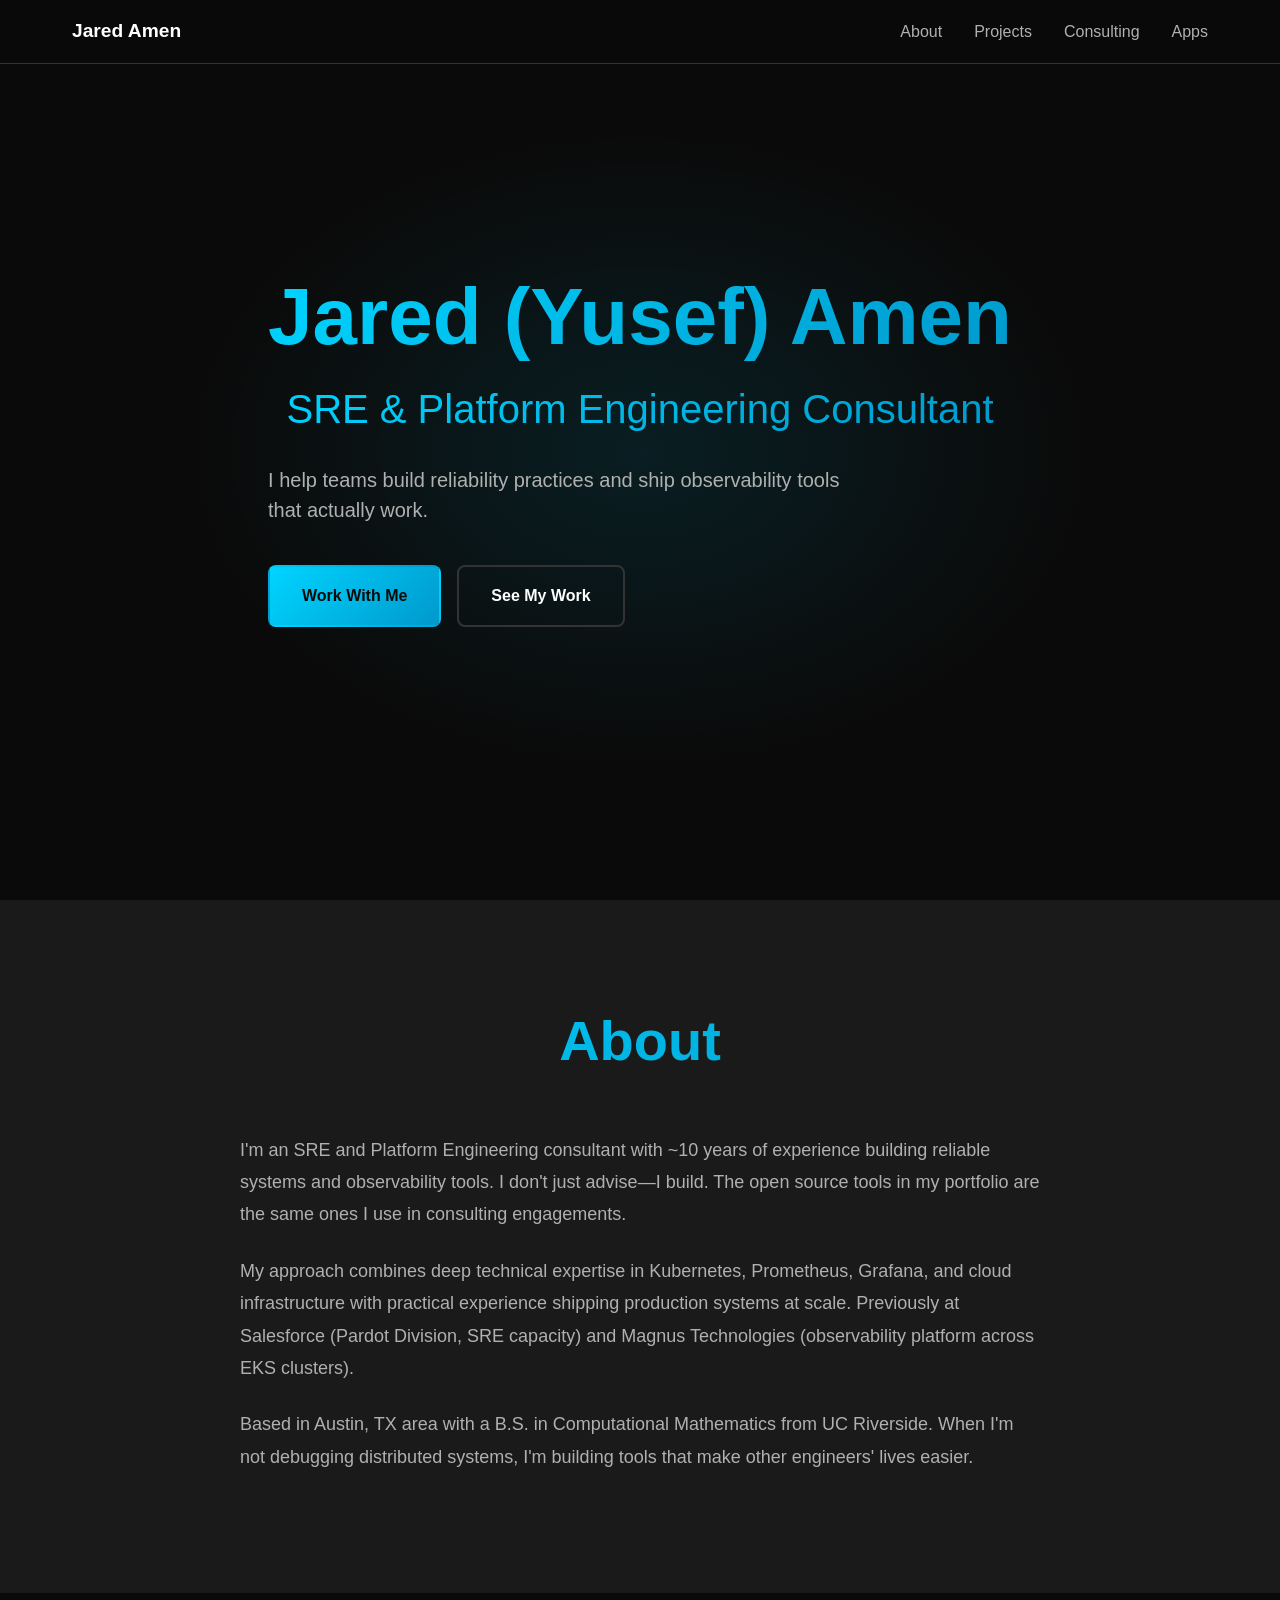
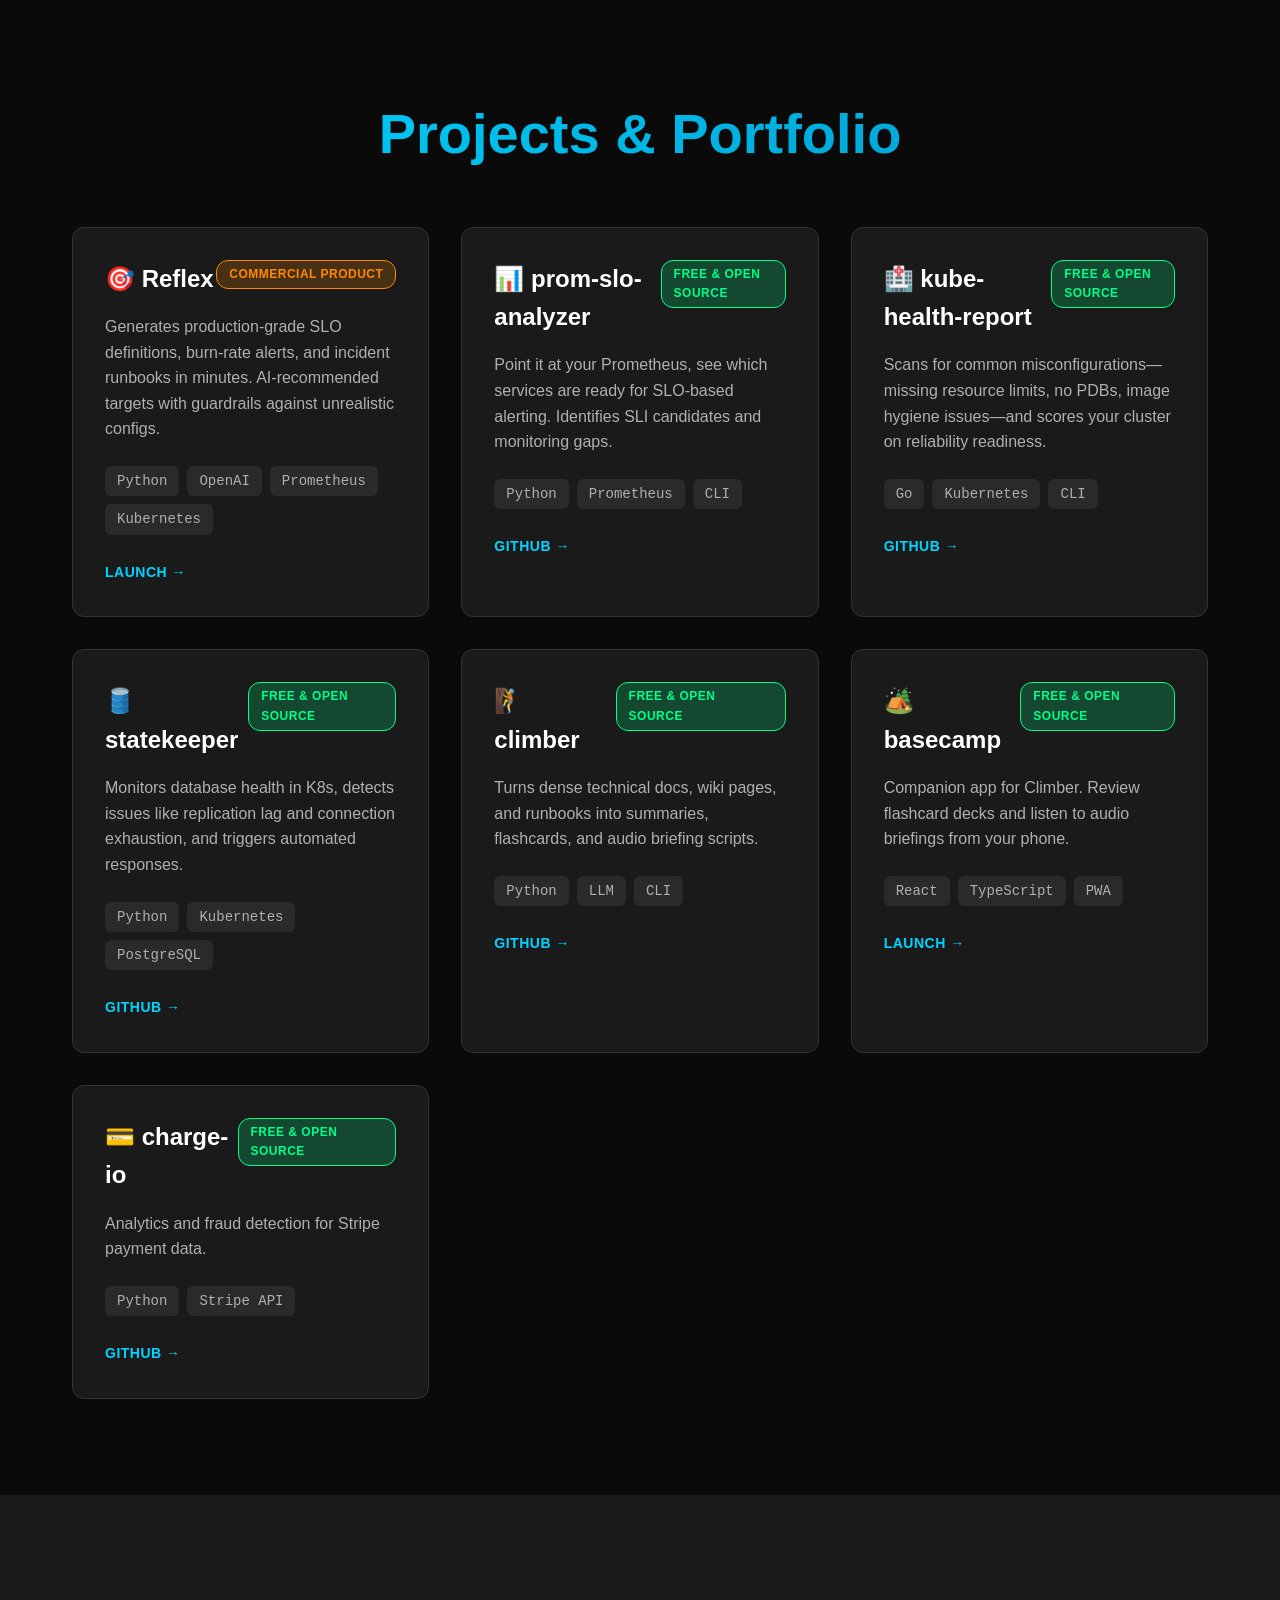
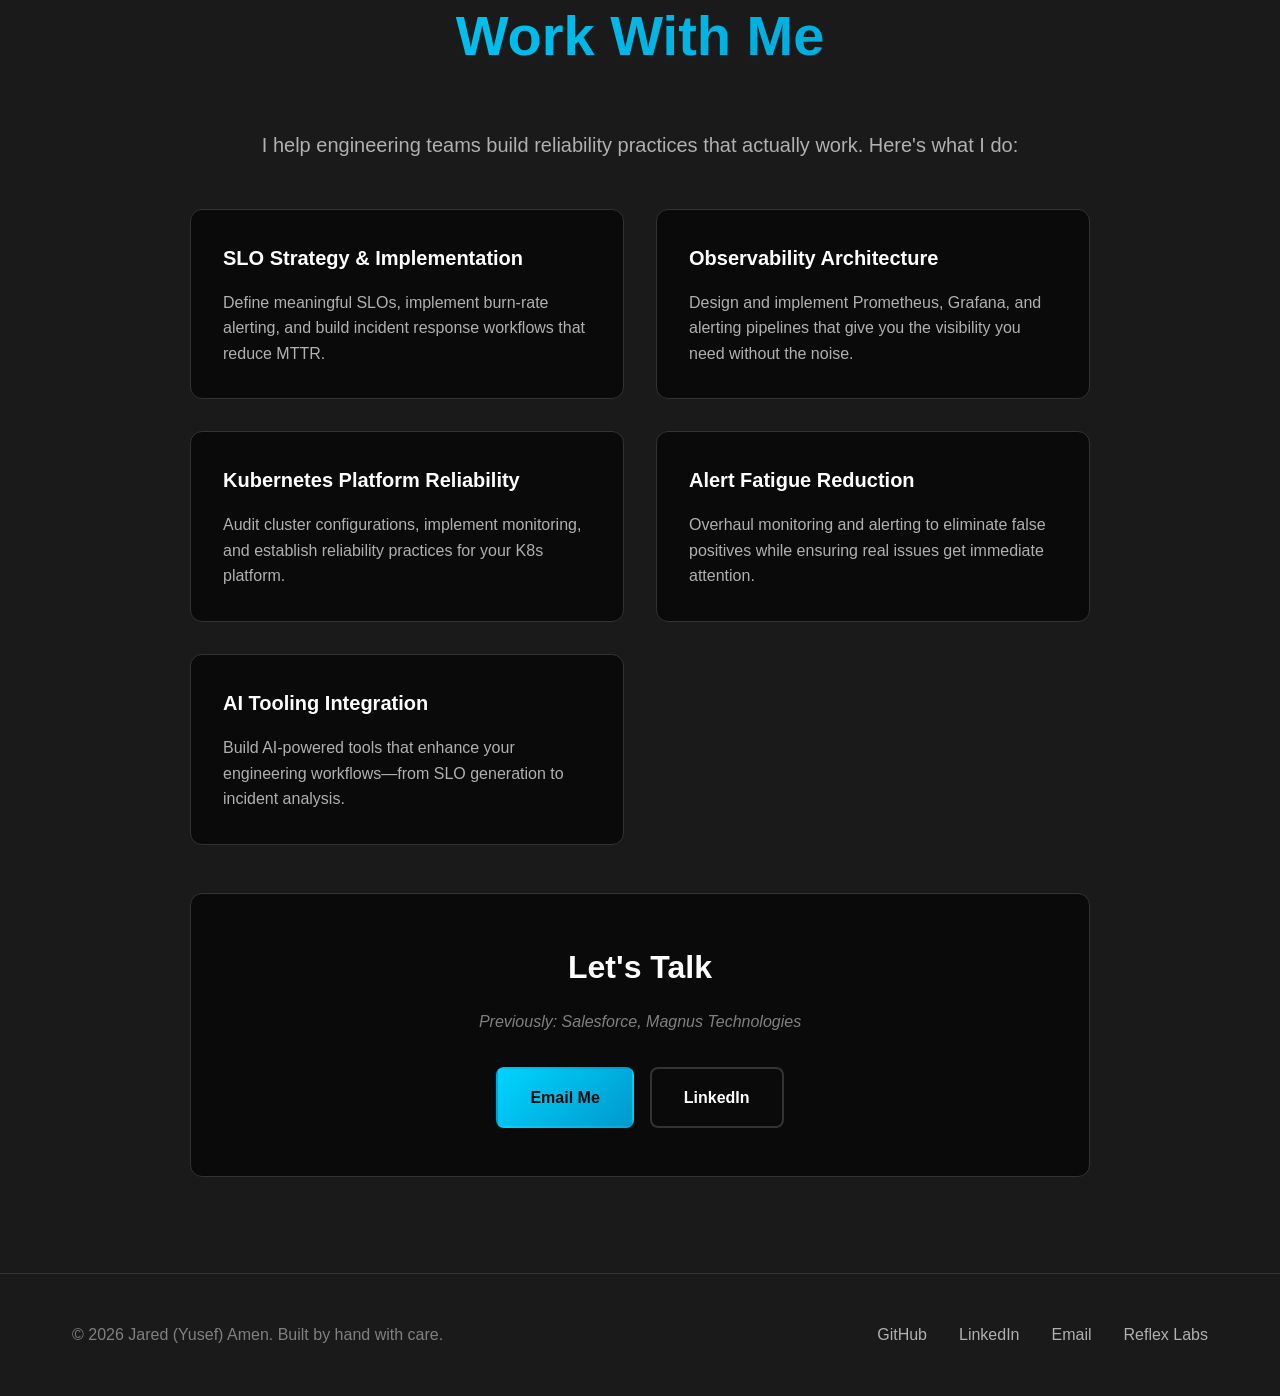
==== index.html @ 1e2f3f11 "Build complete personal portfolio site with integrated Basecamp PWA - Add professional portfolio hom" ====
<!DOCTYPE html>
<html lang="en">
<head>
    <meta charset="UTF-8">
    <meta name="viewport" content="width=device-width, initial-scale=1.0">
    <title>Jared (Yusef) Amen - SRE & Platform Engineering Consultant</title>
    <meta name="description" content="SRE & Platform Engineering Consultant helping teams build reliability practices and ship observability tools that actually work.">
    
    <!-- Open Graph / Facebook -->
    <meta property="og:type" content="website">
    <meta property="og:url" content="https://jaredamen.github.io/">
    <meta property="og:title" content="Jared (Yusef) Amen - SRE & Platform Engineering Consultant">
    <meta property="og:description" content="SRE & Platform Engineering Consultant helping teams build reliability practices and ship observability tools that actually work.">
    
    <!-- Twitter -->
    <meta property="twitter:card" content="summary_large_image">
    <meta property="twitter:url" content="https://jaredamen.github.io/">
    <meta property="twitter:title" content="Jared (Yusef) Amen - SRE & Platform Engineering Consultant">
    <meta property="twitter:description" content="SRE & Platform Engineering Consultant helping teams build reliability practices and ship observability tools that actually work.">
    
    <link rel="stylesheet" href="style.css">
    <link rel="icon" type="image/svg+xml" href="assets/favicon.svg">
</head>
<body>
    <nav class="nav">
        <div class="nav-container">
            <a href="#home" class="nav-logo">Jared Amen</a>
            <div class="nav-links">
                <a href="#about">About</a>
                <a href="#projects">Projects</a>
                <a href="#consulting">Consulting</a>
                <a href="/apps/">Apps</a>
            </div>
        </div>
    </nav>

    <main>
        <section id="home" class="hero">
            <div class="container">
                <h1 class="hero-title">Jared (Yusef) Amen</h1>
                <h2 class="hero-subtitle">SRE & Platform Engineering Consultant</h2>
                <p class="hero-description">I help teams build reliability practices and ship observability tools that actually work.</p>
                <div class="hero-buttons">
                    <a href="#consulting" class="btn btn-primary">Work With Me</a>
                    <a href="#projects" class="btn btn-secondary">See My Work</a>
                </div>
            </div>
        </section>

        <section id="about" class="about">
            <div class="container">
                <h2>About</h2>
                <div class="about-content">
                    <p>I'm an SRE and Platform Engineering consultant with ~10 years of experience building reliable systems and observability tools. I don't just advise—I build. The open source tools in my portfolio are the same ones I use in consulting engagements.</p>
                    
                    <p>My approach combines deep technical expertise in Kubernetes, Prometheus, Grafana, and cloud infrastructure with practical experience shipping production systems at scale. Previously at Salesforce (Pardot Division, SRE capacity) and Magnus Technologies (observability platform across EKS clusters).</p>
                    
                    <p>Based in Austin, TX area with a B.S. in Computational Mathematics from UC Riverside. When I'm not debugging distributed systems, I'm building tools that make other engineers' lives easier.</p>
                </div>
            </div>
        </section>

        <section id="projects" class="projects">
            <div class="container">
                <h2>Projects & Portfolio</h2>
                <div class="projects-grid">
                    
                    <div class="project-card">
                        <div class="project-header">
                            <h3>🎯 Reflex</h3>
                            <span class="project-badge commercial">Commercial Product</span>
                        </div>
                        <p class="project-description">Generates production-grade SLO definitions, burn-rate alerts, and incident runbooks in minutes. AI-recommended targets with guardrails against unrealistic configs.</p>
                        <div class="project-tags">
                            <span class="tag">Python</span>
                            <span class="tag">OpenAI</span>
                            <span class="tag">Prometheus</span>
                            <span class="tag">Kubernetes</span>
                        </div>
                        <a href="#" class="project-link" aria-label="Visit Reflex">Launch →</a>
                    </div>

                    <div class="project-card">
                        <div class="project-header">
                            <h3>📊 prom-slo-analyzer</h3>
                            <span class="project-badge open-source">Free & Open Source</span>
                        </div>
                        <p class="project-description">Point it at your Prometheus, see which services are ready for SLO-based alerting. Identifies SLI candidates and monitoring gaps.</p>
                        <div class="project-tags">
                            <span class="tag">Python</span>
                            <span class="tag">Prometheus</span>
                            <span class="tag">CLI</span>
                        </div>
                        <a href="https://github.com/jaredamen/prom-slo-analyzer" class="project-link" aria-label="Visit prom-slo-analyzer on GitHub">GitHub →</a>
                    </div>

                    <div class="project-card">
                        <div class="project-header">
                            <h3>🏥 kube-health-report</h3>
                            <span class="project-badge open-source">Free & Open Source</span>
                        </div>
                        <p class="project-description">Scans for common misconfigurations—missing resource limits, no PDBs, image hygiene issues—and scores your cluster on reliability readiness.</p>
                        <div class="project-tags">
                            <span class="tag">Go</span>
                            <span class="tag">Kubernetes</span>
                            <span class="tag">CLI</span>
                        </div>
                        <a href="https://github.com/jaredamen/kube-health-report" class="project-link" aria-label="Visit kube-health-report on GitHub">GitHub →</a>
                    </div>

                    <div class="project-card">
                        <div class="project-header">
                            <h3>🛢️ statekeeper</h3>
                            <span class="project-badge open-source">Free & Open Source</span>
                        </div>
                        <p class="project-description">Monitors database health in K8s, detects issues like replication lag and connection exhaustion, and triggers automated responses.</p>
                        <div class="project-tags">
                            <span class="tag">Python</span>
                            <span class="tag">Kubernetes</span>
                            <span class="tag">PostgreSQL</span>
                        </div>
                        <a href="https://github.com/jaredamen/statekeeper" class="project-link" aria-label="Visit statekeeper on GitHub">GitHub →</a>
                    </div>

                    <div class="project-card">
                        <div class="project-header">
                            <h3>🧗 climber</h3>
                            <span class="project-badge open-source">Free & Open Source</span>
                        </div>
                        <p class="project-description">Turns dense technical docs, wiki pages, and runbooks into summaries, flashcards, and audio briefing scripts.</p>
                        <div class="project-tags">
                            <span class="tag">Python</span>
                            <span class="tag">LLM</span>
                            <span class="tag">CLI</span>
                        </div>
                        <a href="https://github.com/jaredamen/climber" class="project-link" aria-label="Visit climber on GitHub">GitHub →</a>
                    </div>

                    <div class="project-card">
                        <div class="project-header">
                            <h3>🏕️ basecamp</h3>
                            <span class="project-badge open-source">Free & Open Source</span>
                        </div>
                        <p class="project-description">Companion app for Climber. Review flashcard decks and listen to audio briefings from your phone.</p>
                        <div class="project-tags">
                            <span class="tag">React</span>
                            <span class="tag">TypeScript</span>
                            <span class="tag">PWA</span>
                        </div>
                        <a href="/apps/basecamp/" class="project-link" aria-label="Launch basecamp app">Launch →</a>
                    </div>

                    <div class="project-card">
                        <div class="project-header">
                            <h3>💳 charge-io</h3>
                            <span class="project-badge open-source">Free & Open Source</span>
                        </div>
                        <p class="project-description">Analytics and fraud detection for Stripe payment data.</p>
                        <div class="project-tags">
                            <span class="tag">Python</span>
                            <span class="tag">Stripe API</span>
                        </div>
                        <a href="https://github.com/jaredamen/charge-io" class="project-link" aria-label="Visit charge-io on GitHub">GitHub →</a>
                    </div>

                </div>
            </div>
        </section>

        <section id="consulting" class="consulting">
            <div class="container">
                <h2>Work With Me</h2>
                <div class="consulting-content">
                    <p class="consulting-intro">I help engineering teams build reliability practices that actually work. Here's what I do:</p>
                    
                    <div class="services-grid">
                        <div class="service">
                            <h3>SLO Strategy & Implementation</h3>
                            <p>Define meaningful SLOs, implement burn-rate alerting, and build incident response workflows that reduce MTTR.</p>
                        </div>
                        <div class="service">
                            <h3>Observability Architecture</h3>
                            <p>Design and implement Prometheus, Grafana, and alerting pipelines that give you the visibility you need without the noise.</p>
                        </div>
                        <div class="service">
                            <h3>Kubernetes Platform Reliability</h3>
                            <p>Audit cluster configurations, implement monitoring, and establish reliability practices for your K8s platform.</p>
                        </div>
                        <div class="service">
                            <h3>Alert Fatigue Reduction</h3>
                            <p>Overhaul monitoring and alerting to eliminate false positives while ensuring real issues get immediate attention.</p>
                        </div>
                        <div class="service">
                            <h3>AI Tooling Integration</h3>
                            <p>Build AI-powered tools that enhance your engineering workflows—from SLO generation to incident analysis.</p>
                        </div>
                    </div>

                    <div class="contact-section">
                        <h3>Let's Talk</h3>
                        <p>Previously: Salesforce, Magnus Technologies</p>
                        <div class="contact-links">
                            <a href="mailto:jared.yusef@gmail.com" class="btn btn-primary">Email Me</a>
                            <a href="https://linkedin.com/in/jaredamen" class="btn btn-secondary">LinkedIn</a>
                        </div>
                    </div>
                </div>
            </div>
        </section>
    </main>

    <footer class="footer">
        <div class="container">
            <div class="footer-content">
                <p>&copy; 2026 Jared (Yusef) Amen. Built by hand with care.</p>
                <div class="footer-links">
                    <a href="https://github.com/jaredamen" aria-label="GitHub Profile">GitHub</a>
                    <a href="https://linkedin.com/in/jaredamen" aria-label="LinkedIn Profile">LinkedIn</a>
                    <a href="mailto:jared.yusef@gmail.com" aria-label="Email">Email</a>
                    <a href="#" aria-label="Reflex Labs">Reflex Labs</a>
                </div>
            </div>
        </div>
    </footer>

    <script>
        // Smooth scrolling for navigation links
        document.querySelectorAll('a[href^="#"]').forEach(anchor => {
            anchor.addEventListener('click', function (e) {
                e.preventDefault();
                const target = document.querySelector(this.getAttribute('href'));
                if (target) {
                    target.scrollIntoView({
                        behavior: 'smooth',
                        block: 'start'
                    });
                }
            });
        });

        // Update active nav link on scroll
        window.addEventListener('scroll', () => {
            const sections = document.querySelectorAll('section[id]');
            const navLinks = document.querySelectorAll('.nav-links a');
            
            let currentSection = '';
            sections.forEach(section => {
                const sectionTop = section.offsetTop - 100;
                if (window.scrollY >= sectionTop) {
                    currentSection = section.getAttribute('id');
                }
            });

            navLinks.forEach(link => {
                link.classList.remove('active');
                if (link.getAttribute('href') === `#${currentSection}`) {
                    link.classList.add('active');
                }
            });
        });
    </script>
</body>
</html>
---- style.css ----
/* Reset and base styles */
* {
    margin: 0;
    padding: 0;
    box-sizing: border-box;
}

:root {
    --bg-primary: #0a0a0a;
    --bg-secondary: #1a1a1a;
    --bg-tertiary: #2a2a2a;
    --text-primary: #ffffff;
    --text-secondary: #b0b0b0;
    --text-muted: #808080;
    --accent-primary: #00d4ff;
    --accent-secondary: #0099cc;
    --accent-success: #00ff88;
    --accent-warning: #ff8800;
    --border-color: #333333;
    --shadow: 0 4px 20px rgba(0, 0, 0, 0.3);
    --gradient: linear-gradient(135deg, var(--accent-primary), var(--accent-secondary));
    
    --font-sans: -apple-system, BlinkMacSystemFont, "Segoe UI", Roboto, sans-serif;
    --font-mono: "SF Mono", "Monaco", "Cascadia Code", "Roboto Mono", monospace;
}

html {
    scroll-behavior: smooth;
}

body {
    font-family: var(--font-sans);
    background-color: var(--bg-primary);
    color: var(--text-primary);
    line-height: 1.6;
    font-size: 16px;
}

/* Container */
.container {
    max-width: 1200px;
    margin: 0 auto;
    padding: 0 2rem;
}

/* Navigation */
.nav {
    position: fixed;
    top: 0;
    left: 0;
    right: 0;
    background: rgba(10, 10, 10, 0.95);
    backdrop-filter: blur(10px);
    z-index: 1000;
    border-bottom: 1px solid var(--border-color);
}

.nav-container {
    max-width: 1200px;
    margin: 0 auto;
    padding: 1rem 2rem;
    display: flex;
    justify-content: space-between;
    align-items: center;
}

.nav-logo {
    font-weight: 700;
    font-size: 1.2rem;
    color: var(--text-primary);
    text-decoration: none;
}

.nav-links {
    display: flex;
    gap: 2rem;
}

.nav-links a {
    color: var(--text-secondary);
    text-decoration: none;
    font-weight: 500;
    transition: color 0.3s ease;
    position: relative;
}

.nav-links a:hover,
.nav-links a.active {
    color: var(--accent-primary);
}

.nav-links a::after {
    content: '';
    position: absolute;
    bottom: -4px;
    left: 0;
    width: 0;
    height: 2px;
    background: var(--gradient);
    transition: width 0.3s ease;
}

.nav-links a:hover::after,
.nav-links a.active::after {
    width: 100%;
}

/* Hero Section */
.hero {
    min-height: 100vh;
    display: flex;
    align-items: center;
    background: radial-gradient(ellipse at center, rgba(0, 212, 255, 0.1) 0%, transparent 50%);
}

.hero-title {
    font-size: clamp(3rem, 8vw, 5rem);
    font-weight: 800;
    line-height: 1.1;
    margin-bottom: 1rem;
    background: var(--gradient);
    -webkit-background-clip: text;
    -webkit-text-fill-color: transparent;
    background-clip: text;
}

.hero-subtitle {
    font-size: clamp(1.5rem, 4vw, 2.5rem);
    color: var(--text-secondary);
    font-weight: 300;
    margin-bottom: 1.5rem;
}

.hero-description {
    font-size: 1.25rem;
    color: var(--text-secondary);
    max-width: 600px;
    margin-bottom: 2.5rem;
    line-height: 1.5;
}

.hero-buttons {
    display: flex;
    gap: 1rem;
    flex-wrap: wrap;
}

/* Buttons */
.btn {
    display: inline-flex;
    align-items: center;
    padding: 1rem 2rem;
    border-radius: 8px;
    text-decoration: none;
    font-weight: 600;
    font-size: 1rem;
    transition: all 0.3s ease;
    border: 2px solid transparent;
}

.btn-primary {
    background: var(--gradient);
    color: var(--bg-primary);
}

.btn-primary:hover {
    transform: translateY(-2px);
    box-shadow: var(--shadow);
}

.btn-secondary {
    background: transparent;
    color: var(--text-primary);
    border-color: var(--border-color);
}

.btn-secondary:hover {
    border-color: var(--accent-primary);
    background: rgba(0, 212, 255, 0.1);
}

/* Sections */
section {
    padding: 6rem 0;
}

section h2 {
    font-size: clamp(2.5rem, 5vw, 3.5rem);
    font-weight: 700;
    margin-bottom: 3rem;
    text-align: center;
    background: var(--gradient);
    -webkit-background-clip: text;
    -webkit-text-fill-color: transparent;
    background-clip: text;
}

/* About Section */
.about {
    background: var(--bg-secondary);
}

.about-content {
    max-width: 800px;
    margin: 0 auto;
    font-size: 1.125rem;
    line-height: 1.8;
    color: var(--text-secondary);
}

.about-content p {
    margin-bottom: 1.5rem;
}

/* Projects Section */
.projects-grid {
    display: grid;
    grid-template-columns: repeat(auto-fit, minmax(350px, 1fr));
    gap: 2rem;
    margin-top: 3rem;
}

.project-card {
    background: var(--bg-secondary);
    border: 1px solid var(--border-color);
    border-radius: 12px;
    padding: 2rem;
    transition: all 0.3s ease;
    position: relative;
    overflow: hidden;
}

.project-card::before {
    content: '';
    position: absolute;
    top: 0;
    left: 0;
    right: 0;
    height: 3px;
    background: var(--gradient);
    opacity: 0;
    transition: opacity 0.3s ease;
}

.project-card:hover {
    transform: translateY(-4px);
    box-shadow: var(--shadow);
    border-color: var(--accent-primary);
}

.project-card:hover::before {
    opacity: 1;
}

.project-header {
    display: flex;
    justify-content: space-between;
    align-items: flex-start;
    margin-bottom: 1rem;
}

.project-header h3 {
    font-size: 1.5rem;
    font-weight: 700;
    color: var(--text-primary);
}

.project-badge {
    font-size: 0.75rem;
    font-weight: 600;
    padding: 0.25rem 0.75rem;
    border-radius: 12px;
    text-transform: uppercase;
    letter-spacing: 0.5px;
}

.project-badge.commercial {
    background: rgba(255, 136, 0, 0.2);
    color: var(--accent-warning);
    border: 1px solid var(--accent-warning);
}

.project-badge.open-source {
    background: rgba(0, 255, 136, 0.2);
    color: var(--accent-success);
    border: 1px solid var(--accent-success);
}

.project-description {
    color: var(--text-secondary);
    margin-bottom: 1.5rem;
    line-height: 1.6;
}

.project-tags {
    display: flex;
    flex-wrap: wrap;
    gap: 0.5rem;
    margin-bottom: 1.5rem;
}

.tag {
    font-size: 0.875rem;
    padding: 0.25rem 0.75rem;
    background: var(--bg-tertiary);
    color: var(--text-secondary);
    border-radius: 6px;
    font-family: var(--font-mono);
}

.project-link {
    color: var(--accent-primary);
    text-decoration: none;
    font-weight: 600;
    font-size: 0.875rem;
    text-transform: uppercase;
    letter-spacing: 0.5px;
    transition: color 0.3s ease;
}

.project-link:hover {
    color: var(--text-primary);
}

/* Consulting Section */
.consulting {
    background: var(--bg-secondary);
}

.consulting-content {
    max-width: 900px;
    margin: 0 auto;
}

.consulting-intro {
    font-size: 1.25rem;
    color: var(--text-secondary);
    text-align: center;
    margin-bottom: 3rem;
}

.services-grid {
    display: grid;
    grid-template-columns: repeat(auto-fit, minmax(300px, 1fr));
    gap: 2rem;
    margin-bottom: 3rem;
}

.service {
    background: var(--bg-primary);
    padding: 2rem;
    border-radius: 12px;
    border: 1px solid var(--border-color);
}

.service h3 {
    font-size: 1.25rem;
    color: var(--text-primary);
    margin-bottom: 1rem;
}

.service p {
    color: var(--text-secondary);
    line-height: 1.6;
}

.contact-section {
    text-align: center;
    padding: 3rem 2rem;
    background: var(--bg-primary);
    border-radius: 12px;
    border: 1px solid var(--border-color);
}

.contact-section h3 {
    font-size: 2rem;
    color: var(--text-primary);
    margin-bottom: 1rem;
}

.contact-section p {
    color: var(--text-muted);
    margin-bottom: 2rem;
    font-style: italic;
}

.contact-links {
    display: flex;
    gap: 1rem;
    justify-content: center;
    flex-wrap: wrap;
}

/* Footer */
.footer {
    background: var(--bg-secondary);
    border-top: 1px solid var(--border-color);
    padding: 3rem 0;
}

.footer-content {
    display: flex;
    justify-content: space-between;
    align-items: center;
    flex-wrap: wrap;
    gap: 1rem;
}

.footer-content p {
    color: var(--text-muted);
}

.footer-links {
    display: flex;
    gap: 2rem;
}

.footer-links a {
    color: var(--text-secondary);
    text-decoration: none;
    font-weight: 500;
    transition: color 0.3s ease;
}

.footer-links a:hover {
    color: var(--accent-primary);
}

/* Responsive Design */
@media (max-width: 768px) {
    .container {
        padding: 0 1rem;
    }
    
    .nav-container {
        padding: 1rem;
    }
    
    .nav-links {
        gap: 1rem;
    }
    
    .nav-links a {
        font-size: 0.875rem;
    }
    
    section {
        padding: 4rem 0;
    }
    
    .hero-buttons {
        justify-content: center;
    }
    
    .projects-grid {
        grid-template-columns: 1fr;
    }
    
    .services-grid {
        grid-template-columns: 1fr;
    }
    
    .contact-links {
        flex-direction: column;
        align-items: center;
    }
    
    .footer-content {
        flex-direction: column;
        text-align: center;
    }
    
    .footer-links {
        justify-content: center;
    }
}

@media (max-width: 480px) {
    .project-card {
        padding: 1.5rem;
    }
    
    .service {
        padding: 1.5rem;
    }
    
    .contact-section {
        padding: 2rem 1rem;
    }
}

/* Print Styles */
@media print {
    .nav {
        display: none;
    }
    
    section {
        page-break-inside: avoid;
        padding: 2rem 0;
    }
    
    .hero {
        min-height: auto;
        padding: 2rem 0;
    }
    
    .project-card {
        background: white;
        color: black;
        border: 1px solid #ccc;
        box-shadow: none;
        page-break-inside: avoid;
    }
    
    .btn {
        display: none;
    }
    
    a {
        color: black;
        text-decoration: underline;
    }
    
    .project-link::after {
        content: " (" attr(href) ")";
        font-size: 0.75rem;
        color: #666;
    }
}
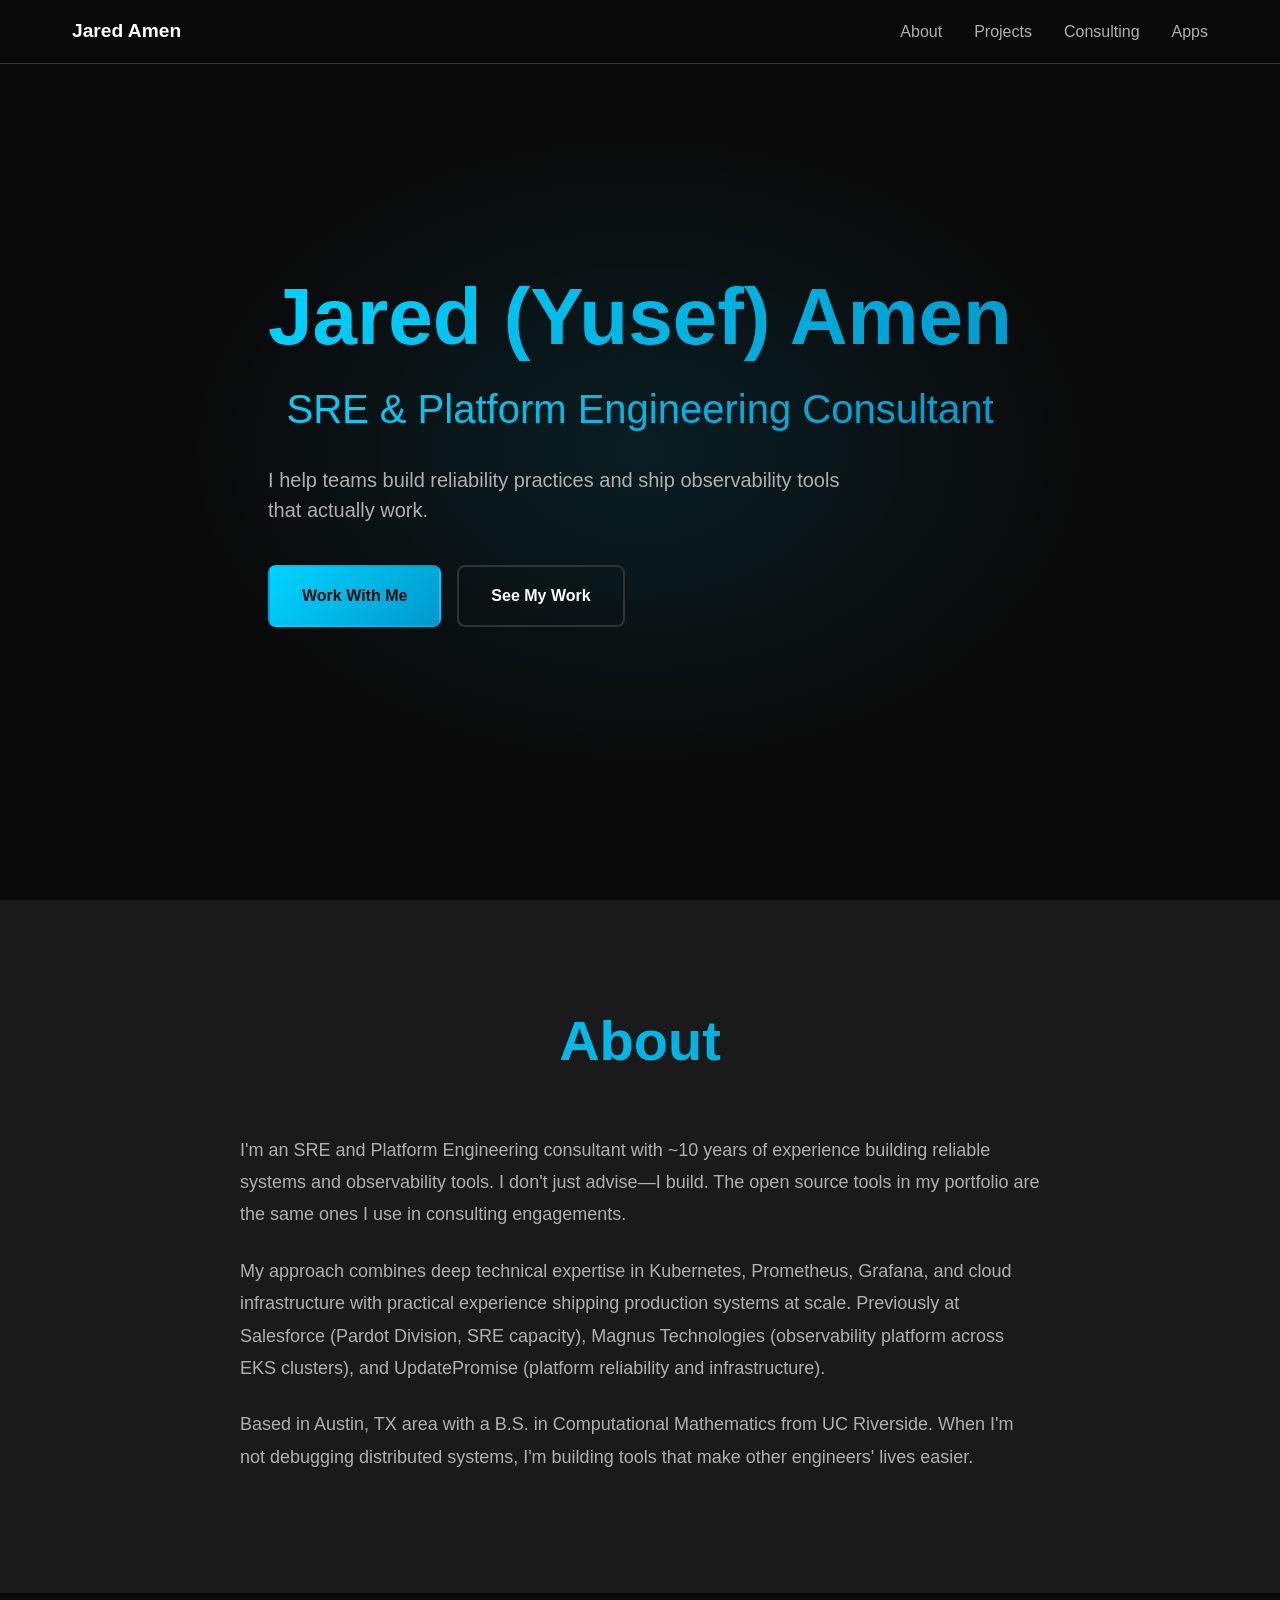
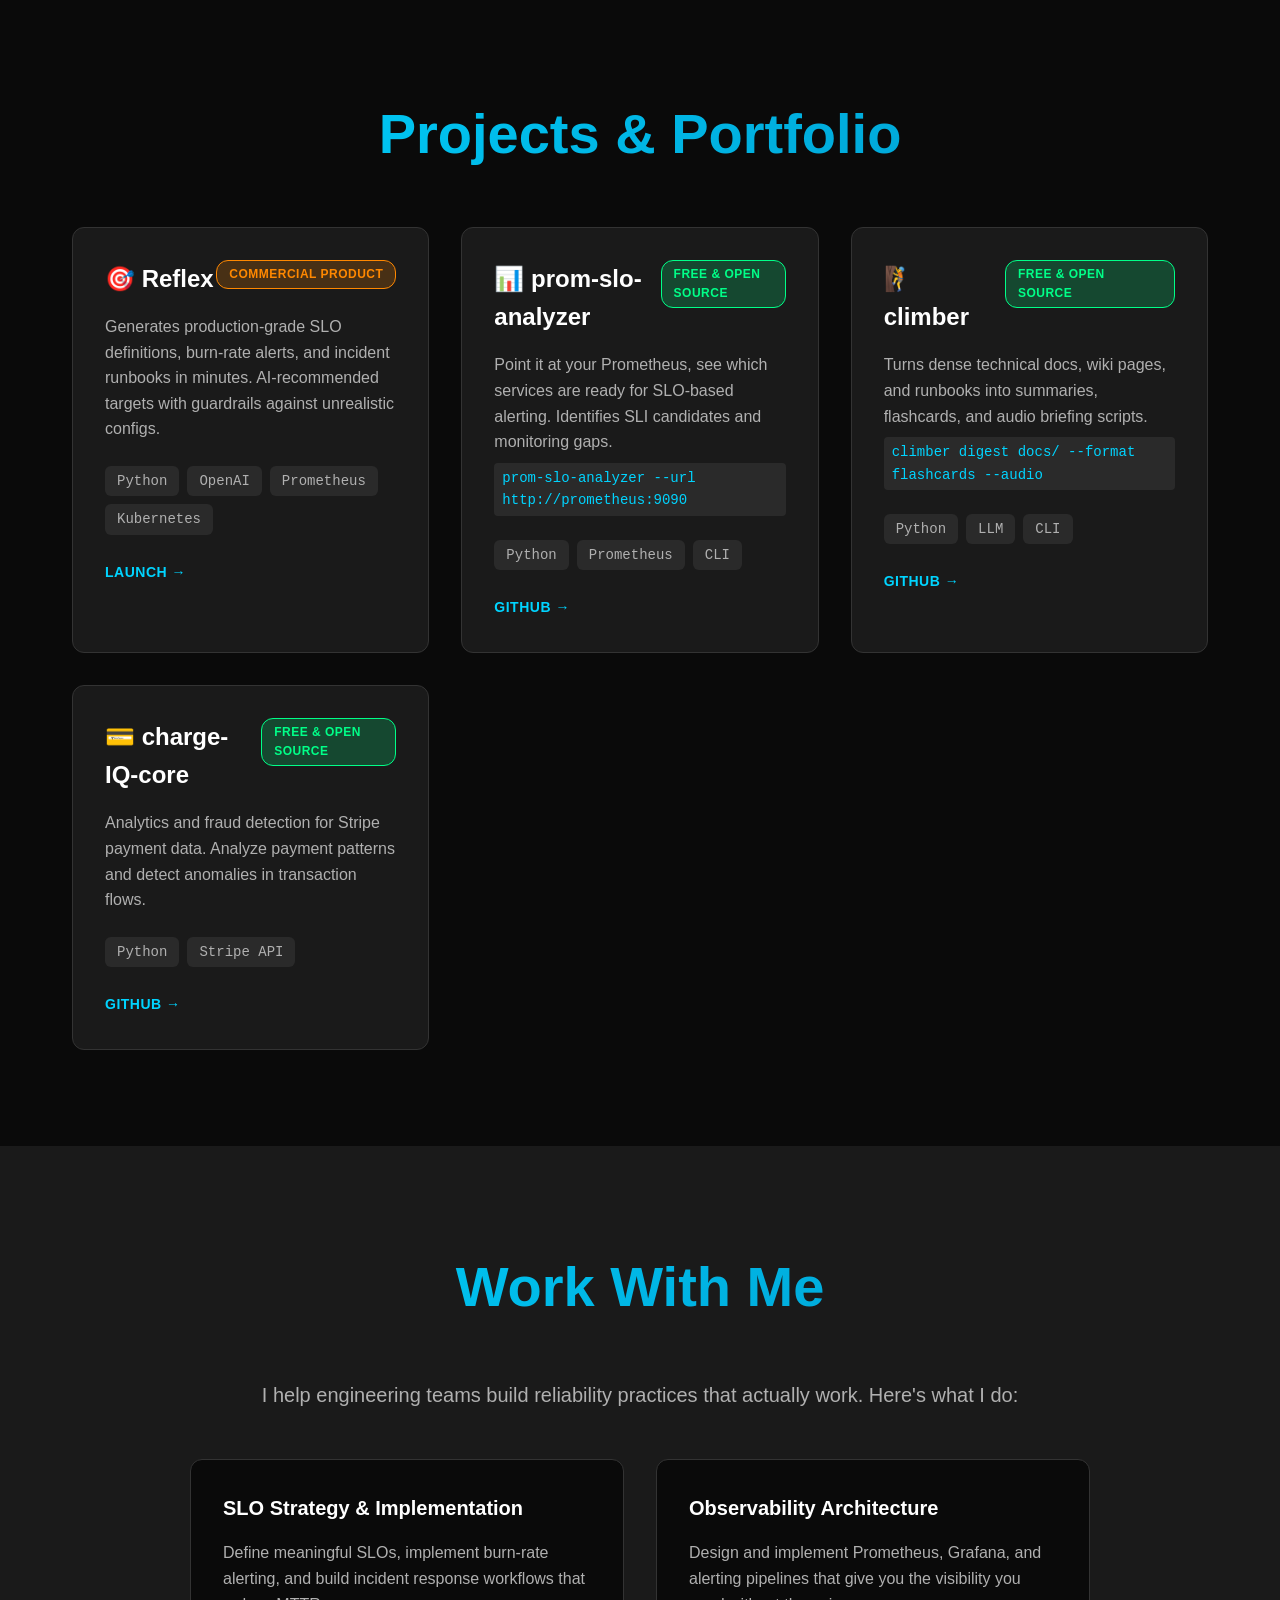
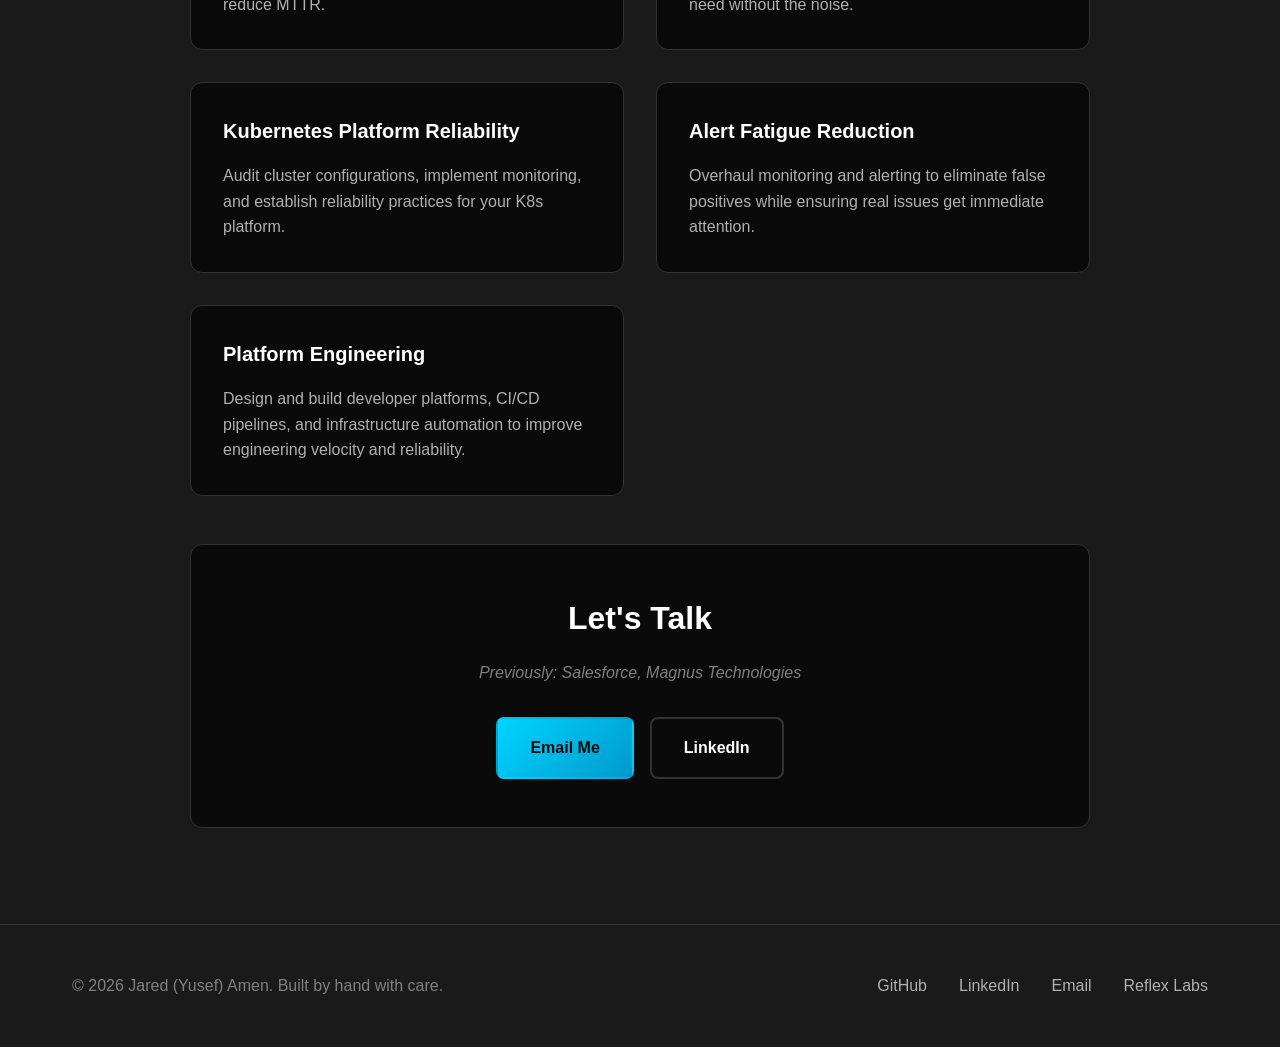
==== commit 1be0fd56: "Refine portfolio: remove fake projects, update GitHub URLs, add platform engineering focus - Remove " ====
--- a/index.html
+++ b/index.html
@@ -53,7 +53,7 @@
                 <div class="about-content">
                     <p>I'm an SRE and Platform Engineering consultant with ~10 years of experience building reliable systems and observability tools. I don't just advise—I build. The open source tools in my portfolio are the same ones I use in consulting engagements.</p>
                     
-                    <p>My approach combines deep technical expertise in Kubernetes, Prometheus, Grafana, and cloud infrastructure with practical experience shipping production systems at scale. Previously at Salesforce (Pardot Division, SRE capacity) and Magnus Technologies (observability platform across EKS clusters).</p>
+                    <p>My approach combines deep technical expertise in Kubernetes, Prometheus, Grafana, and cloud infrastructure with practical experience shipping production systems at scale. Previously at Salesforce (Pardot Division, SRE capacity), Magnus Technologies (observability platform across EKS clusters), and UpdatePromise (platform reliability and infrastructure).</p>
                     
                     <p>Based in Austin, TX area with a B.S. in Computational Mathematics from UC Riverside. When I'm not debugging distributed systems, I'm building tools that make other engineers' lives easier.</p>
                 </div>
@@ -85,7 +85,7 @@
                             <h3>📊 prom-slo-analyzer</h3>
                             <span class="project-badge open-source">Free & Open Source</span>
                         </div>
-                        <p class="project-description">Point it at your Prometheus, see which services are ready for SLO-based alerting. Identifies SLI candidates and monitoring gaps.</p>
+                        <p class="project-description">Point it at your Prometheus, see which services are ready for SLO-based alerting. Identifies SLI candidates and monitoring gaps. <br><code>prom-slo-analyzer --url http://prometheus:9090</code></p>
                         <div class="project-tags">
                             <span class="tag">Python</span>
                             <span class="tag">Prometheus</span>
@@ -94,40 +94,14 @@
                         <a href="https://github.com/jaredamen/prom-slo-analyzer" class="project-link" aria-label="Visit prom-slo-analyzer on GitHub">GitHub →</a>
                     </div>
 
-                    <div class="project-card">
-                        <div class="project-header">
-                            <h3>🏥 kube-health-report</h3>
-                            <span class="project-badge open-source">Free & Open Source</span>
-                        </div>
-                        <p class="project-description">Scans for common misconfigurations—missing resource limits, no PDBs, image hygiene issues—and scores your cluster on reliability readiness.</p>
-                        <div class="project-tags">
-                            <span class="tag">Go</span>
-                            <span class="tag">Kubernetes</span>
-                            <span class="tag">CLI</span>
-                        </div>
-                        <a href="https://github.com/jaredamen/kube-health-report" class="project-link" aria-label="Visit kube-health-report on GitHub">GitHub →</a>
-                    </div>
-
-                    <div class="project-card">
-                        <div class="project-header">
-                            <h3>🛢️ statekeeper</h3>
-                            <span class="project-badge open-source">Free & Open Source</span>
-                        </div>
-                        <p class="project-description">Monitors database health in K8s, detects issues like replication lag and connection exhaustion, and triggers automated responses.</p>
-                        <div class="project-tags">
-                            <span class="tag">Python</span>
-                            <span class="tag">Kubernetes</span>
-                            <span class="tag">PostgreSQL</span>
-                        </div>
-                        <a href="https://github.com/jaredamen/statekeeper" class="project-link" aria-label="Visit statekeeper on GitHub">GitHub →</a>
-                    </div>
+
 
                     <div class="project-card">
                         <div class="project-header">
                             <h3>🧗 climber</h3>
                             <span class="project-badge open-source">Free & Open Source</span>
                         </div>
-                        <p class="project-description">Turns dense technical docs, wiki pages, and runbooks into summaries, flashcards, and audio briefing scripts.</p>
+                        <p class="project-description">Turns dense technical docs, wiki pages, and runbooks into summaries, flashcards, and audio briefing scripts. <br><code>climber digest docs/ --format flashcards --audio</code></p>
                         <div class="project-tags">
                             <span class="tag">Python</span>
                             <span class="tag">LLM</span>
@@ -136,31 +110,18 @@
                         <a href="https://github.com/jaredamen/climber" class="project-link" aria-label="Visit climber on GitHub">GitHub →</a>
                     </div>
 
-                    <div class="project-card">
-                        <div class="project-header">
-                            <h3>🏕️ basecamp</h3>
+
+                    <div class="project-card">
+                        <div class="project-header">
+                            <h3>💳 charge-IQ-core</h3>
                             <span class="project-badge open-source">Free & Open Source</span>
                         </div>
-                        <p class="project-description">Companion app for Climber. Review flashcard decks and listen to audio briefings from your phone.</p>
-                        <div class="project-tags">
-                            <span class="tag">React</span>
-                            <span class="tag">TypeScript</span>
-                            <span class="tag">PWA</span>
-                        </div>
-                        <a href="/apps/basecamp/" class="project-link" aria-label="Launch basecamp app">Launch →</a>
-                    </div>
-
-                    <div class="project-card">
-                        <div class="project-header">
-                            <h3>💳 charge-io</h3>
-                            <span class="project-badge open-source">Free & Open Source</span>
-                        </div>
-                        <p class="project-description">Analytics and fraud detection for Stripe payment data.</p>
+                        <p class="project-description">Analytics and fraud detection for Stripe payment data. Analyze payment patterns and detect anomalies in transaction flows.</p>
                         <div class="project-tags">
                             <span class="tag">Python</span>
                             <span class="tag">Stripe API</span>
                         </div>
-                        <a href="https://github.com/jaredamen/charge-io" class="project-link" aria-label="Visit charge-io on GitHub">GitHub →</a>
+                        <a href="https://github.com/jaredamen/charge-IQ-core" class="project-link" aria-label="Visit charge-IQ-core on GitHub">GitHub →</a>
                     </div>
 
                 </div>
@@ -191,8 +152,8 @@
                             <p>Overhaul monitoring and alerting to eliminate false positives while ensuring real issues get immediate attention.</p>
                         </div>
                         <div class="service">
-                            <h3>AI Tooling Integration</h3>
-                            <p>Build AI-powered tools that enhance your engineering workflows—from SLO generation to incident analysis.</p>
+                            <h3>Platform Engineering</h3>
+                            <p>Design and build developer platforms, CI/CD pipelines, and infrastructure automation to improve engineering velocity and reliability.</p>
                         </div>
                     </div>
 
--- a/style.css
+++ b/style.css
@@ -292,6 +292,17 @@
     line-height: 1.6;
 }
 
+.project-description code {
+    background: var(--bg-tertiary);
+    color: var(--accent-primary);
+    padding: 0.25rem 0.5rem;
+    border-radius: 4px;
+    font-family: var(--font-mono);
+    font-size: 0.875rem;
+    display: inline-block;
+    margin-top: 0.5rem;
+}
+
 .project-tags {
     display: flex;
     flex-wrap: wrap;
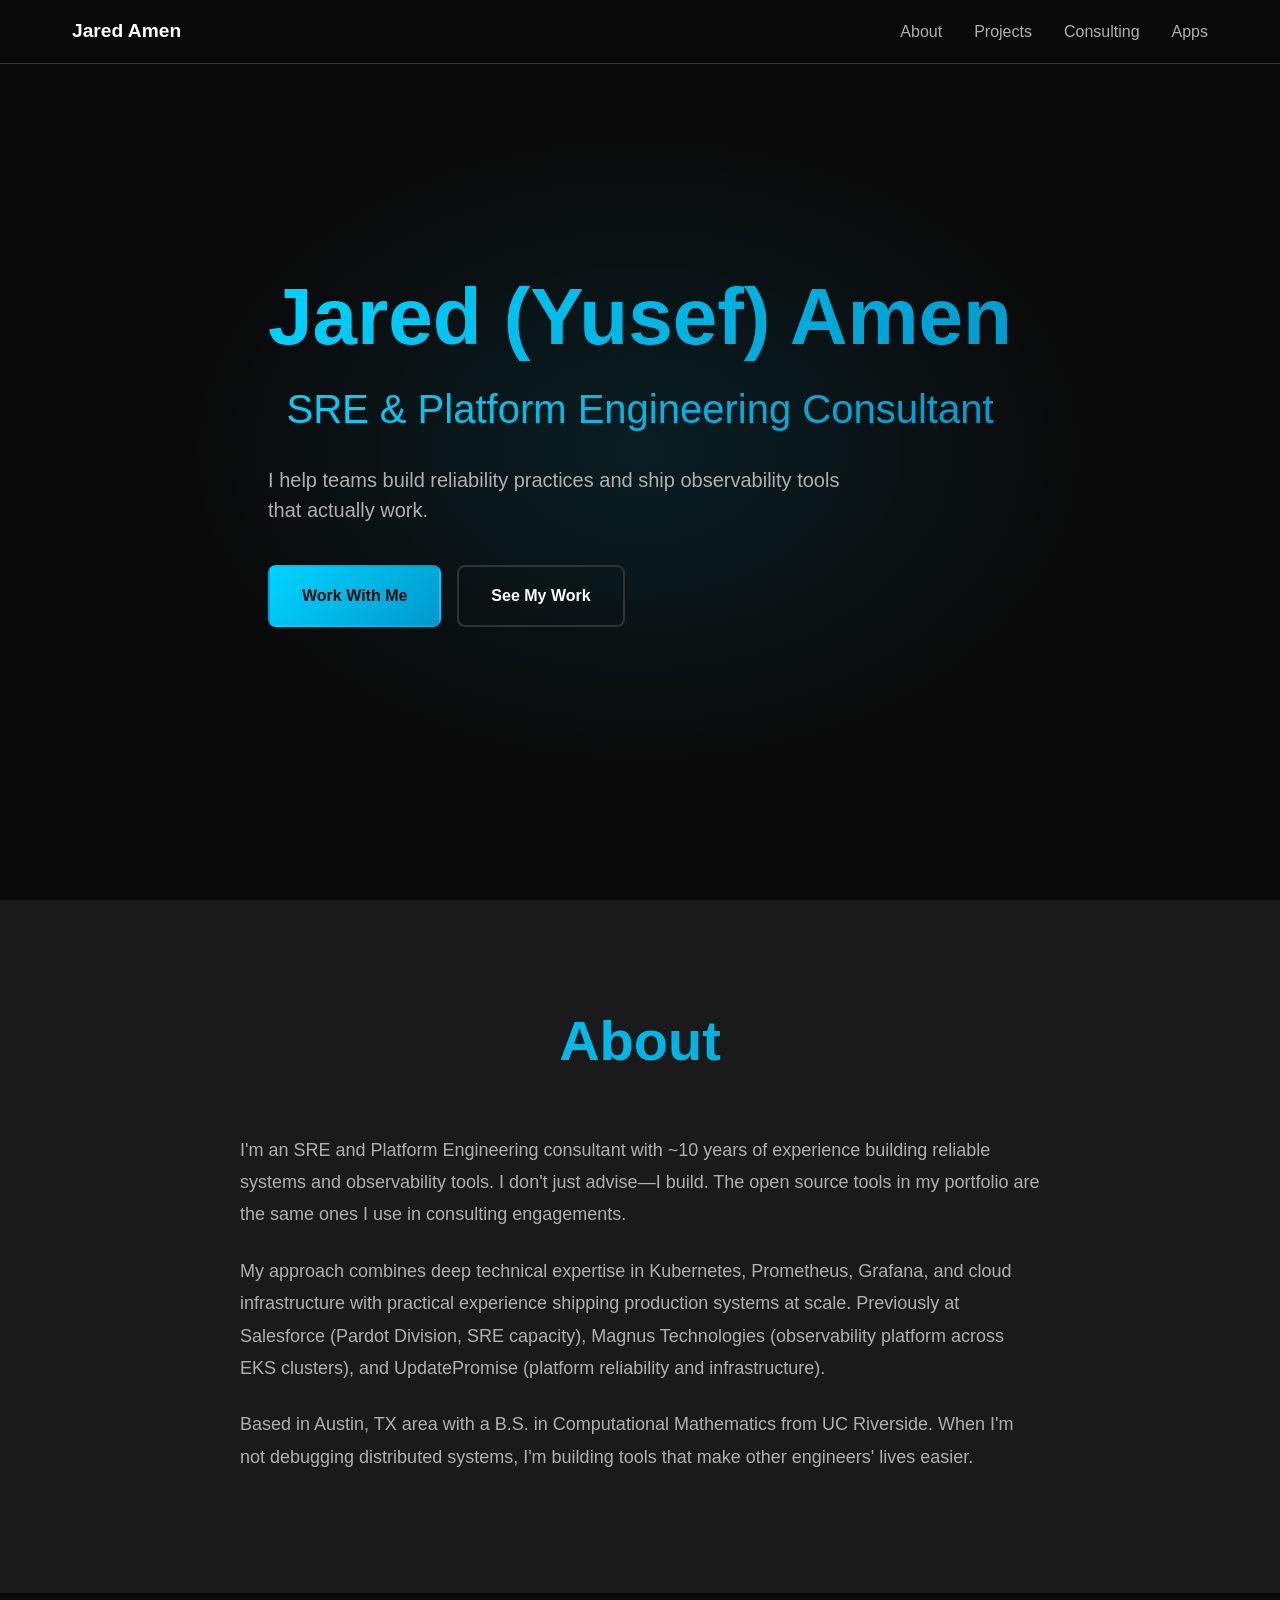
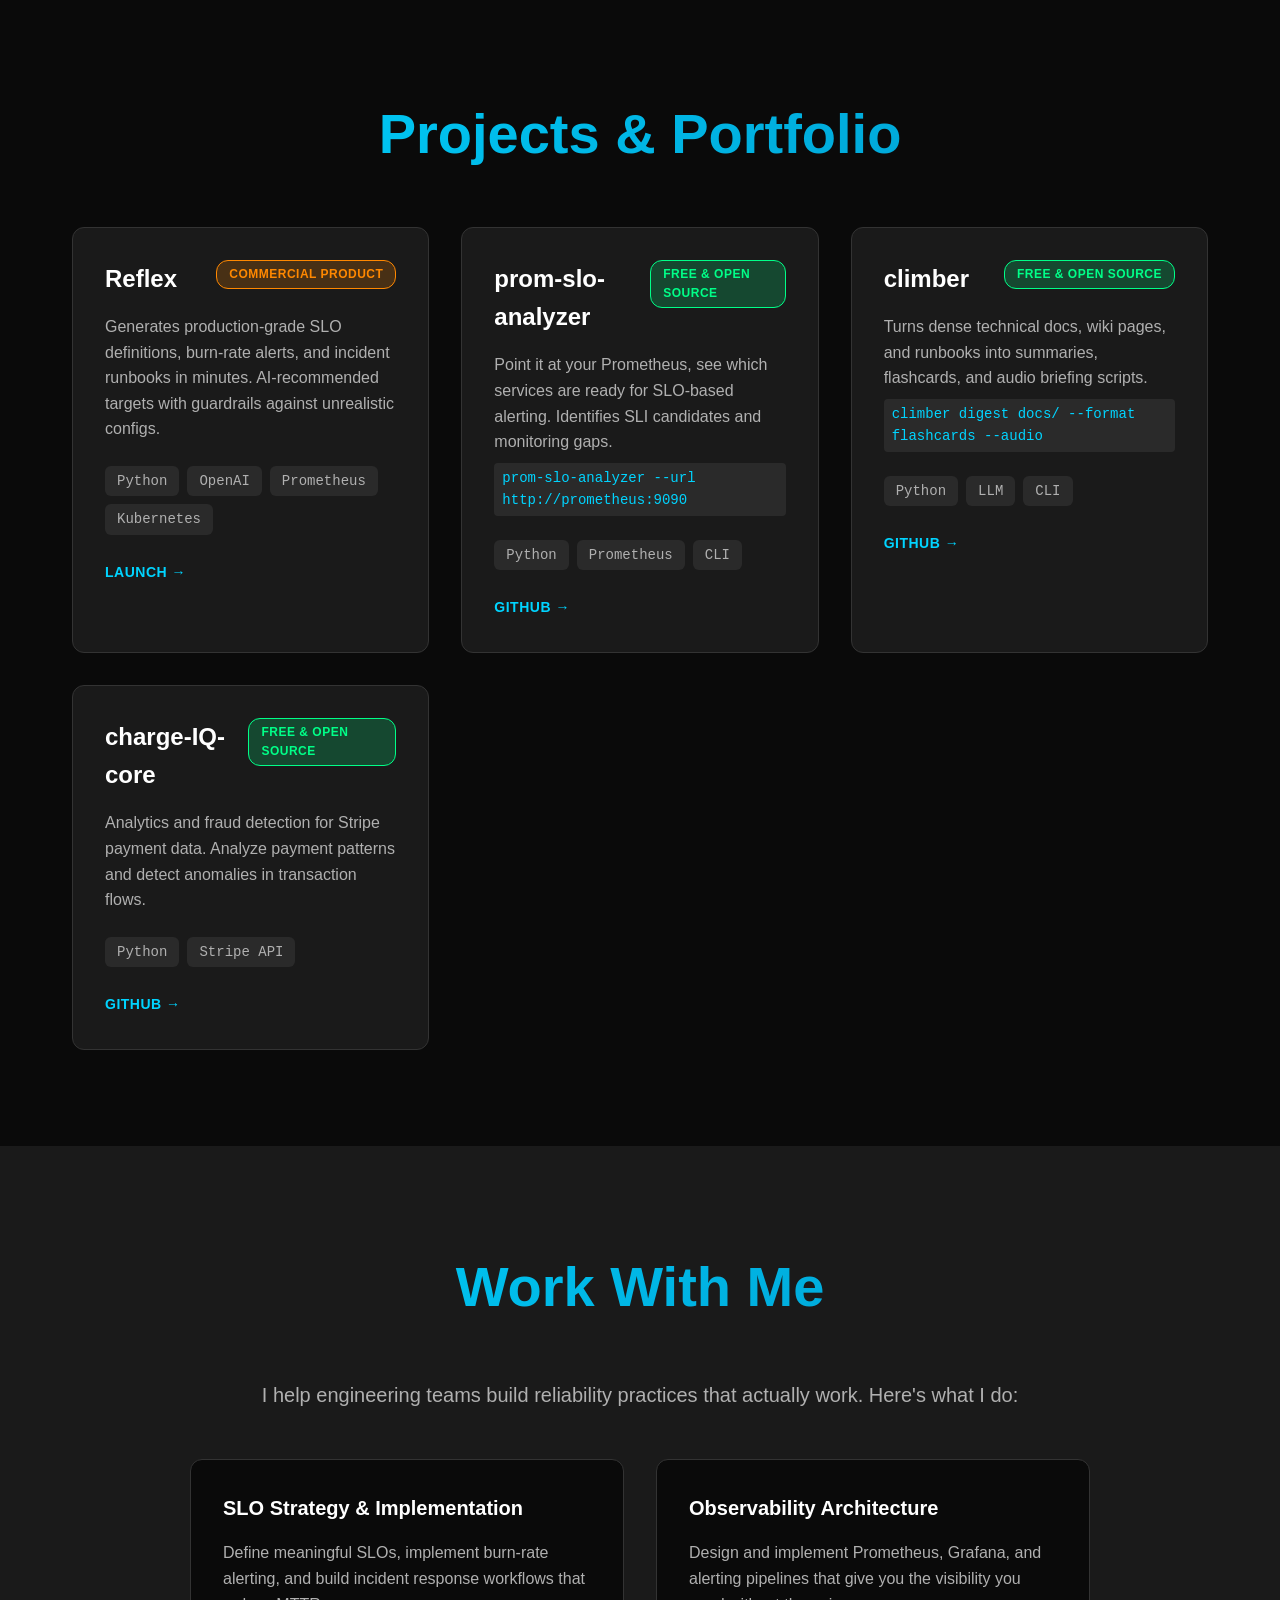
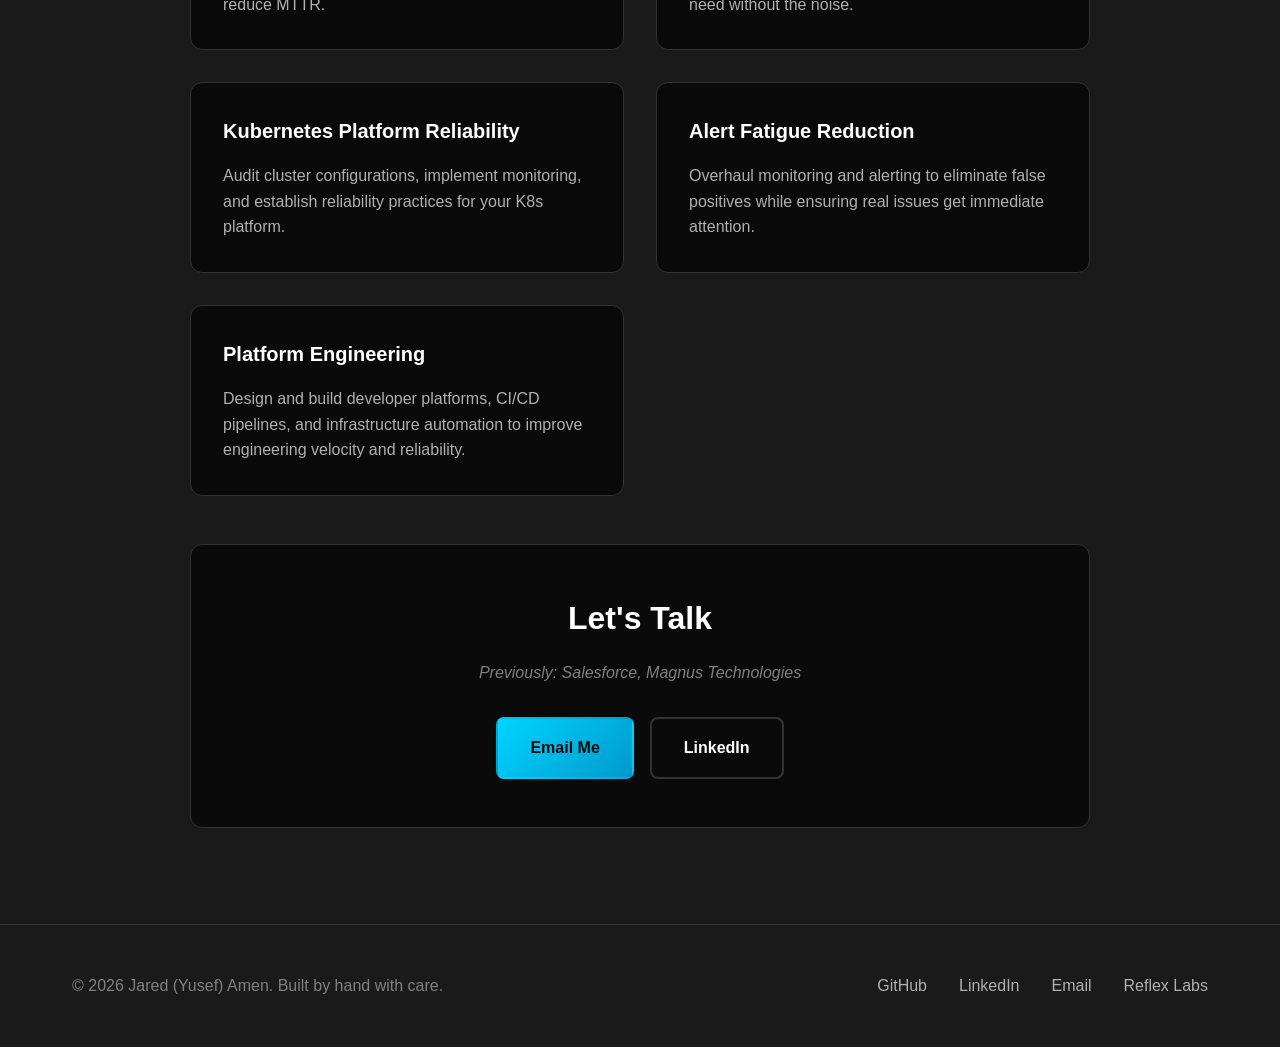
==== commit f751bb8e: "Update Reflex URL and remove emojis from site - Add Reflex production URL: https://reflexslo.io - Re" ====
--- a/index.html
+++ b/index.html
@@ -67,7 +67,7 @@
                     
                     <div class="project-card">
                         <div class="project-header">
-                            <h3>🎯 Reflex</h3>
+                            <h3>Reflex</h3>
                             <span class="project-badge commercial">Commercial Product</span>
                         </div>
                         <p class="project-description">Generates production-grade SLO definitions, burn-rate alerts, and incident runbooks in minutes. AI-recommended targets with guardrails against unrealistic configs.</p>
@@ -77,12 +77,12 @@
                             <span class="tag">Prometheus</span>
                             <span class="tag">Kubernetes</span>
                         </div>
-                        <a href="#" class="project-link" aria-label="Visit Reflex">Launch →</a>
-                    </div>
-
-                    <div class="project-card">
-                        <div class="project-header">
-                            <h3>📊 prom-slo-analyzer</h3>
+                        <a href="https://reflexslo.io" class="project-link" aria-label="Visit Reflex">Launch →</a>
+                    </div>
+
+                    <div class="project-card">
+                        <div class="project-header">
+                            <h3>prom-slo-analyzer</h3>
                             <span class="project-badge open-source">Free & Open Source</span>
                         </div>
                         <p class="project-description">Point it at your Prometheus, see which services are ready for SLO-based alerting. Identifies SLI candidates and monitoring gaps. <br><code>prom-slo-analyzer --url http://prometheus:9090</code></p>
@@ -98,7 +98,7 @@
 
                     <div class="project-card">
                         <div class="project-header">
-                            <h3>🧗 climber</h3>
+                            <h3>climber</h3>
                             <span class="project-badge open-source">Free & Open Source</span>
                         </div>
                         <p class="project-description">Turns dense technical docs, wiki pages, and runbooks into summaries, flashcards, and audio briefing scripts. <br><code>climber digest docs/ --format flashcards --audio</code></p>
@@ -113,7 +113,7 @@
 
                     <div class="project-card">
                         <div class="project-header">
-                            <h3>💳 charge-IQ-core</h3>
+                            <h3>charge-IQ-core</h3>
                             <span class="project-badge open-source">Free & Open Source</span>
                         </div>
                         <p class="project-description">Analytics and fraud detection for Stripe payment data. Analyze payment patterns and detect anomalies in transaction flows.</p>
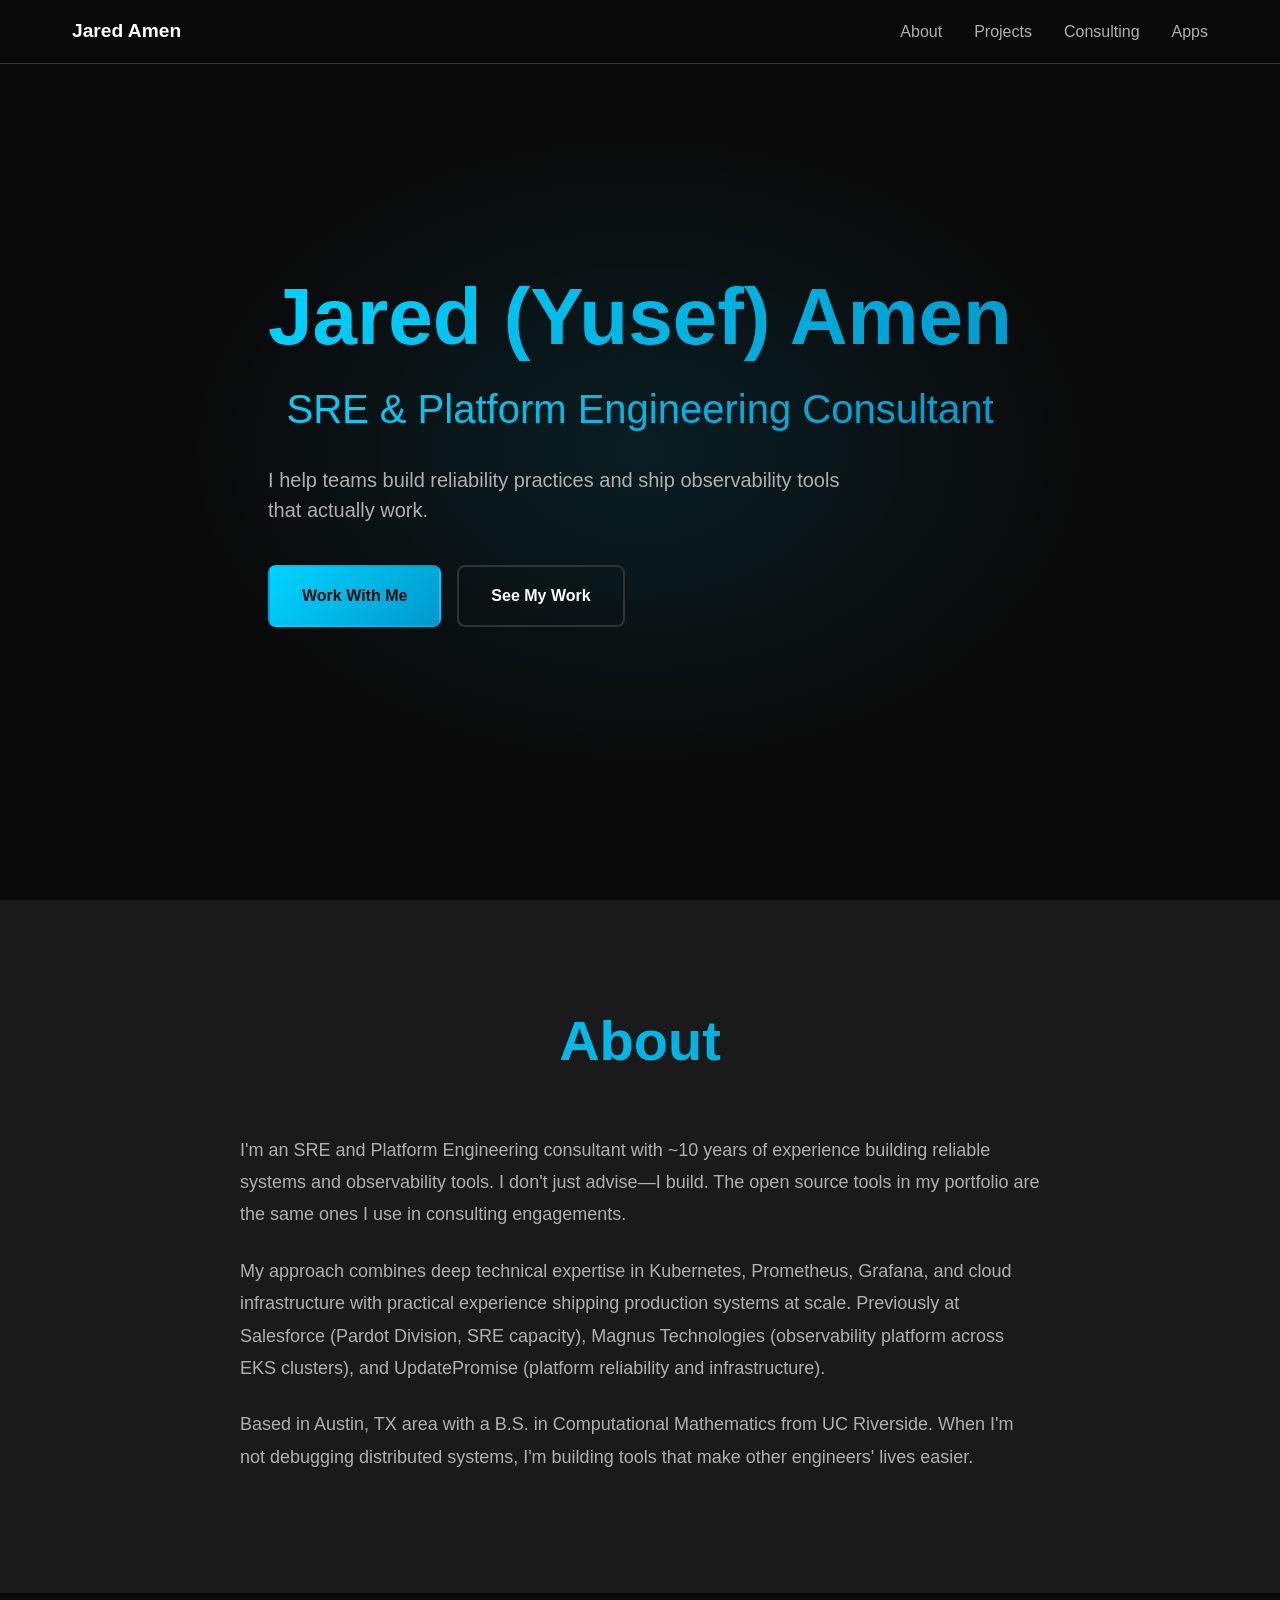
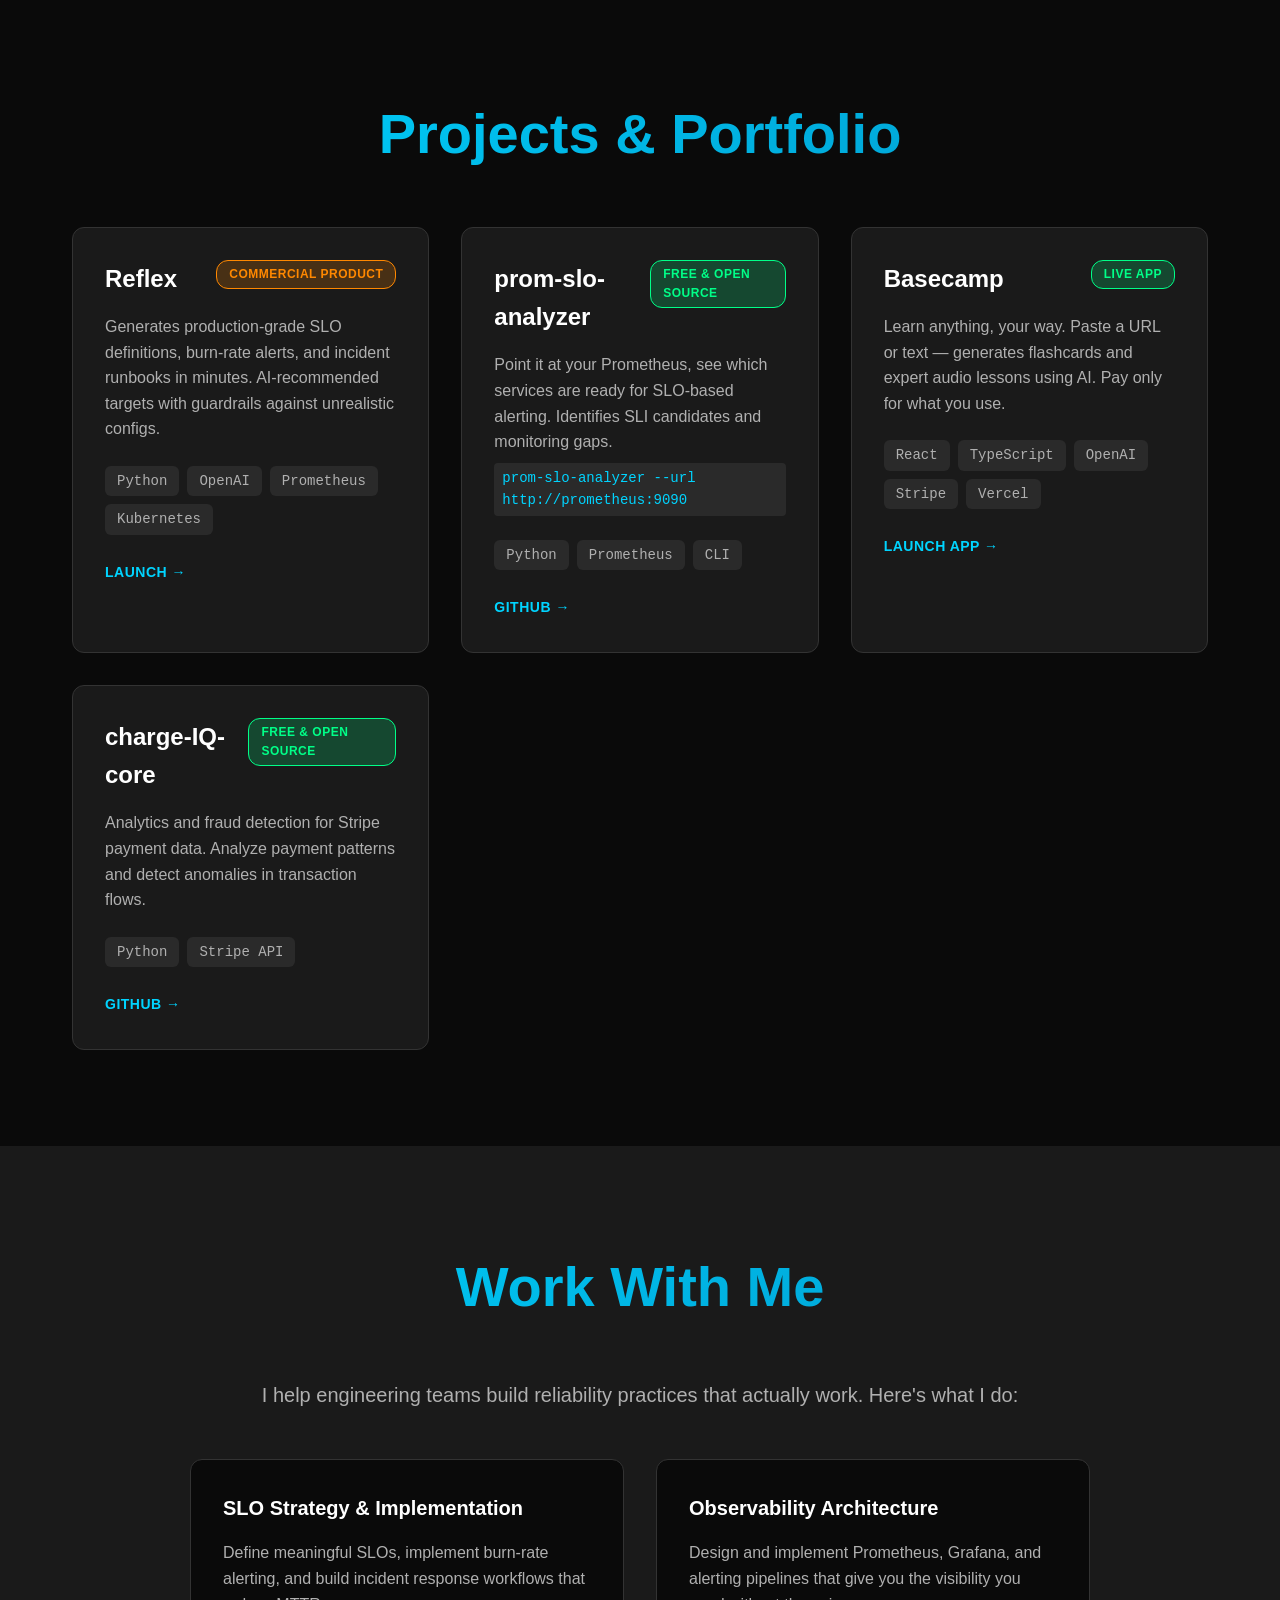
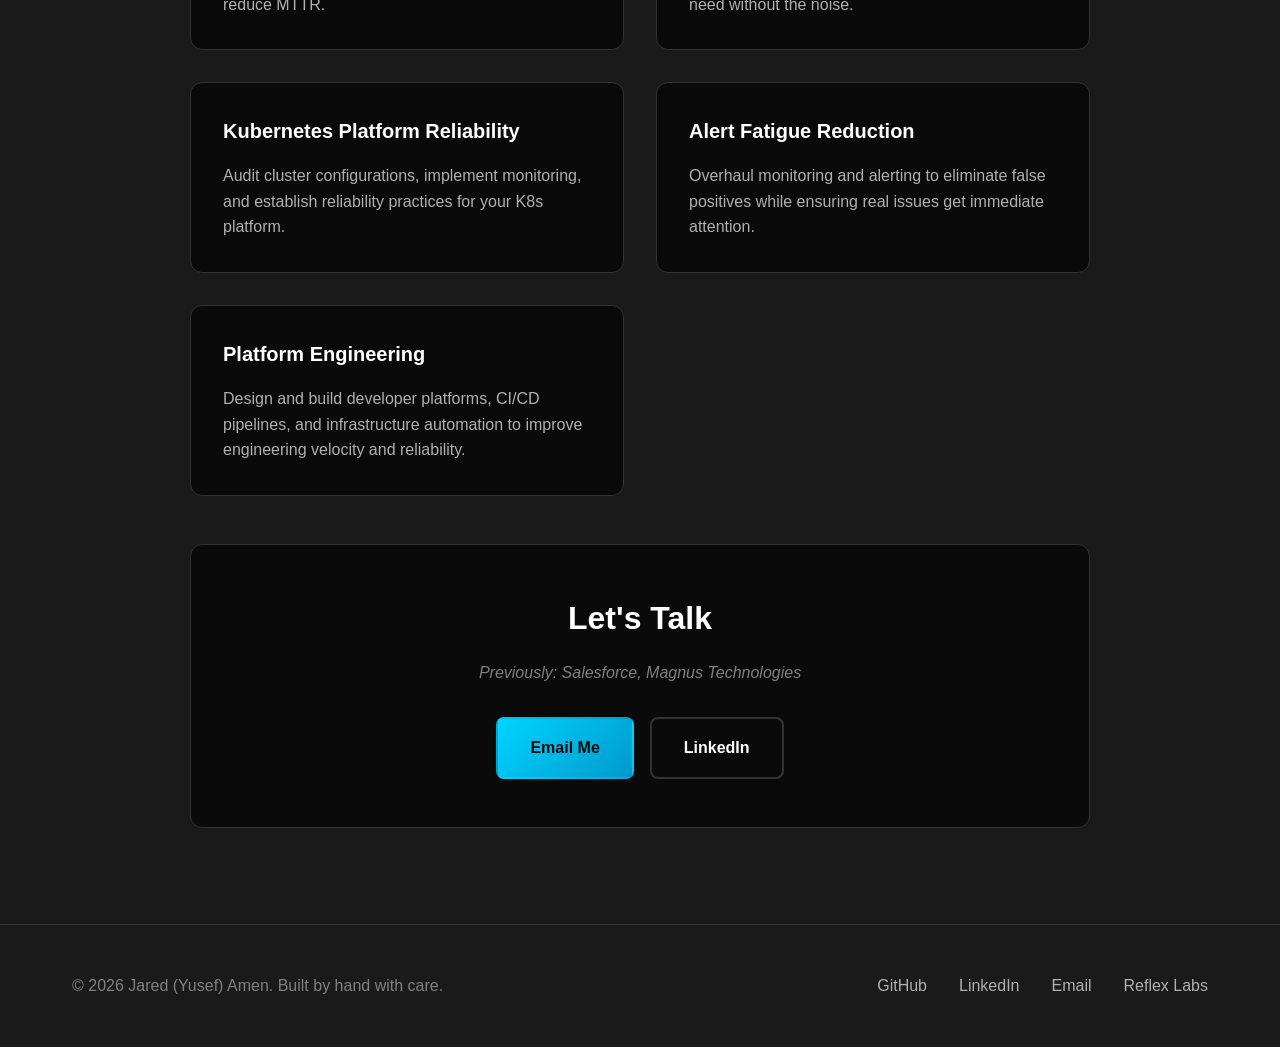
==== commit 80a5acbd: "Replace Climber with Basecamp on portfolio — Climber archived" ====
--- a/index.html
+++ b/index.html
@@ -98,16 +98,18 @@
 
                     <div class="project-card">
                         <div class="project-header">
-                            <h3>climber</h3>
-                            <span class="project-badge open-source">Free & Open Source</span>
-                        </div>
-                        <p class="project-description">Turns dense technical docs, wiki pages, and runbooks into summaries, flashcards, and audio briefing scripts. <br><code>climber digest docs/ --format flashcards --audio</code></p>
-                        <div class="project-tags">
-                            <span class="tag">Python</span>
-                            <span class="tag">LLM</span>
-                            <span class="tag">CLI</span>
-                        </div>
-                        <a href="https://github.com/jaredamen/climber" class="project-link" aria-label="Visit climber on GitHub">GitHub →</a>
+                            <h3>Basecamp</h3>
+                            <span class="project-badge open-source">Live App</span>
+                        </div>
+                        <p class="project-description">Learn anything, your way. Paste a URL or text — generates flashcards and expert audio lessons using AI. Pay only for what you use.</p>
+                        <div class="project-tags">
+                            <span class="tag">React</span>
+                            <span class="tag">TypeScript</span>
+                            <span class="tag">OpenAI</span>
+                            <span class="tag">Stripe</span>
+                            <span class="tag">Vercel</span>
+                        </div>
+                        <a href="https://basecamp-pink.vercel.app" class="project-link" aria-label="Launch Basecamp">Launch App →</a>
                     </div>
 
 
@@ -162,7 +164,7 @@
                         <p>Previously: Salesforce, Magnus Technologies</p>
                         <div class="contact-links">
                             <a href="mailto:jared.yusef@gmail.com" class="btn btn-primary">Email Me</a>
-                            <a href="https://linkedin.com/in/jaredamen" class="btn btn-secondary">LinkedIn</a>
+                            <a href="https://www.linkedin.com/in/jaredev/" class="btn btn-secondary">LinkedIn</a>
                         </div>
                     </div>
                 </div>
@@ -176,7 +178,7 @@
                 <p>&copy; 2026 Jared (Yusef) Amen. Built by hand with care.</p>
                 <div class="footer-links">
                     <a href="https://github.com/jaredamen" aria-label="GitHub Profile">GitHub</a>
-                    <a href="https://linkedin.com/in/jaredamen" aria-label="LinkedIn Profile">LinkedIn</a>
+                    <a href="https://www.linkedin.com/in/jaredev/" aria-label="LinkedIn Profile">LinkedIn</a>
                     <a href="mailto:jared.yusef@gmail.com" aria-label="Email">Email</a>
                     <a href="#" aria-label="Reflex Labs">Reflex Labs</a>
                 </div>
